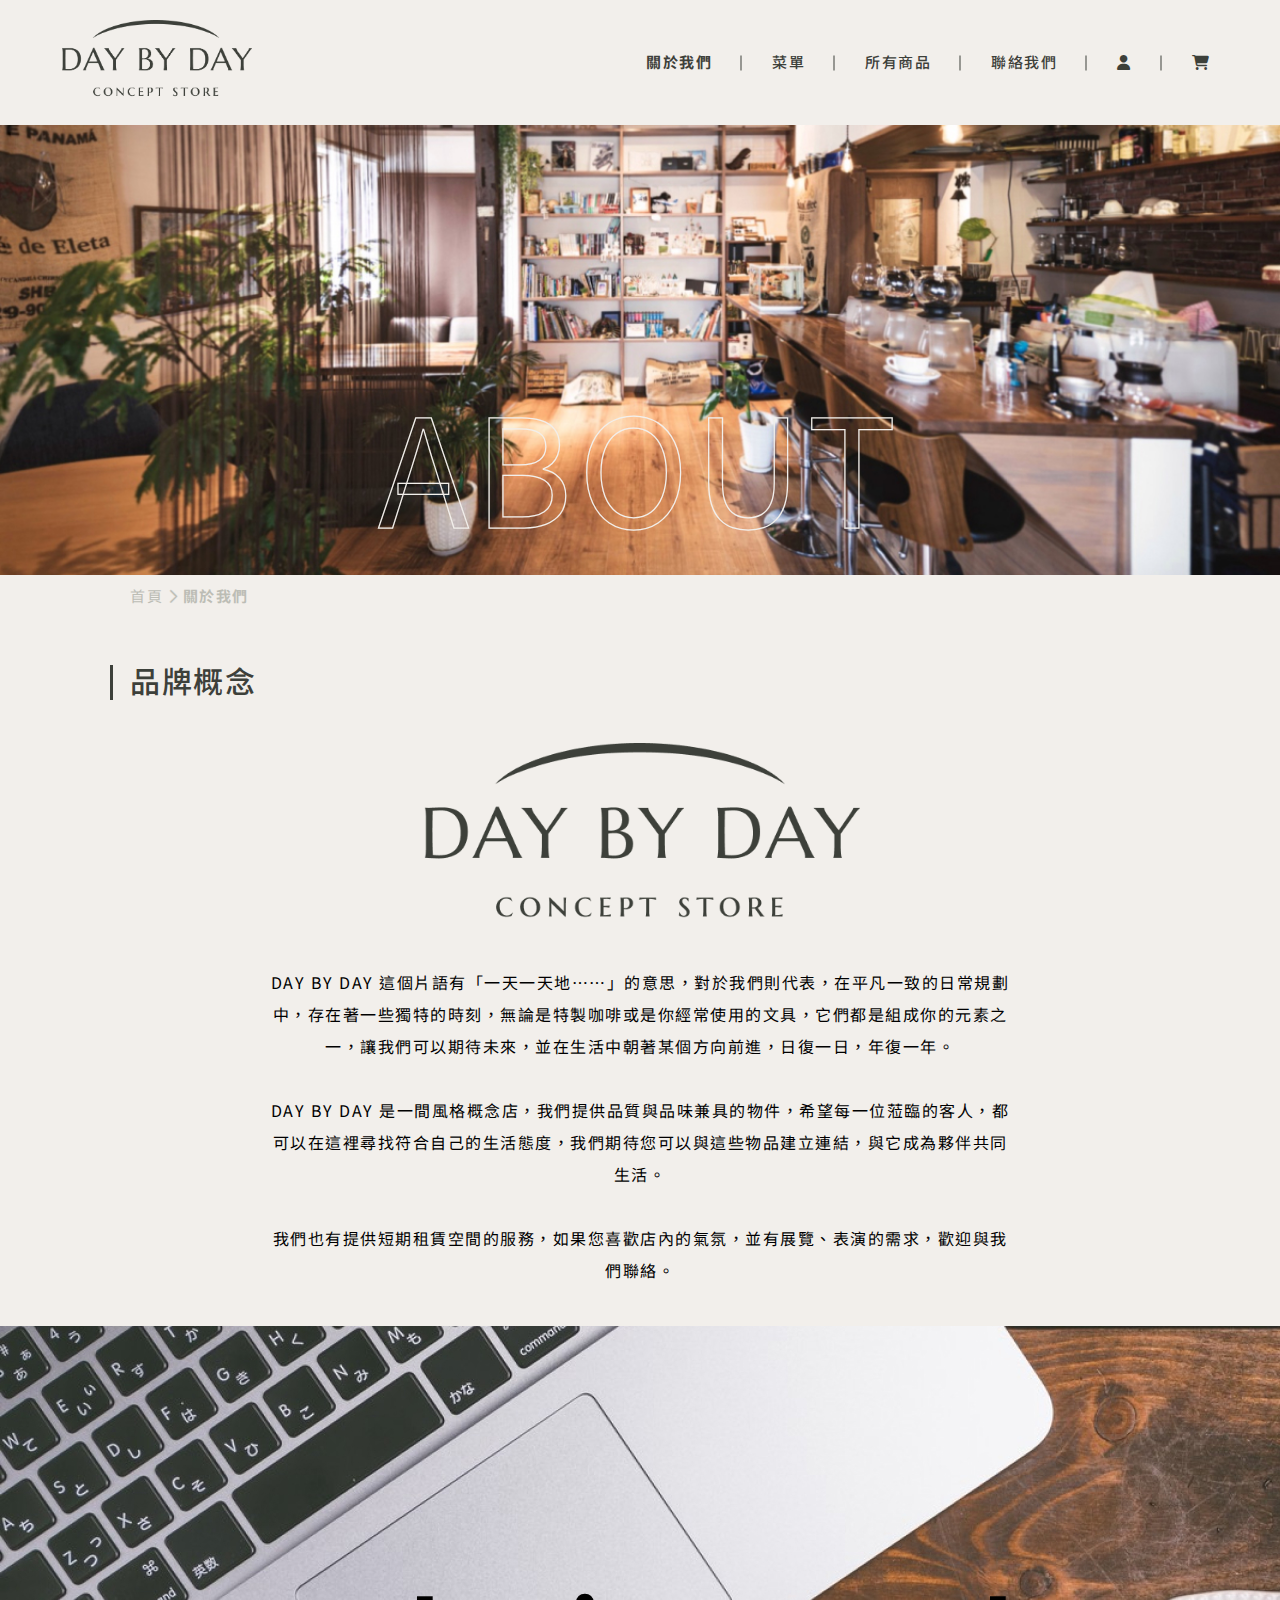
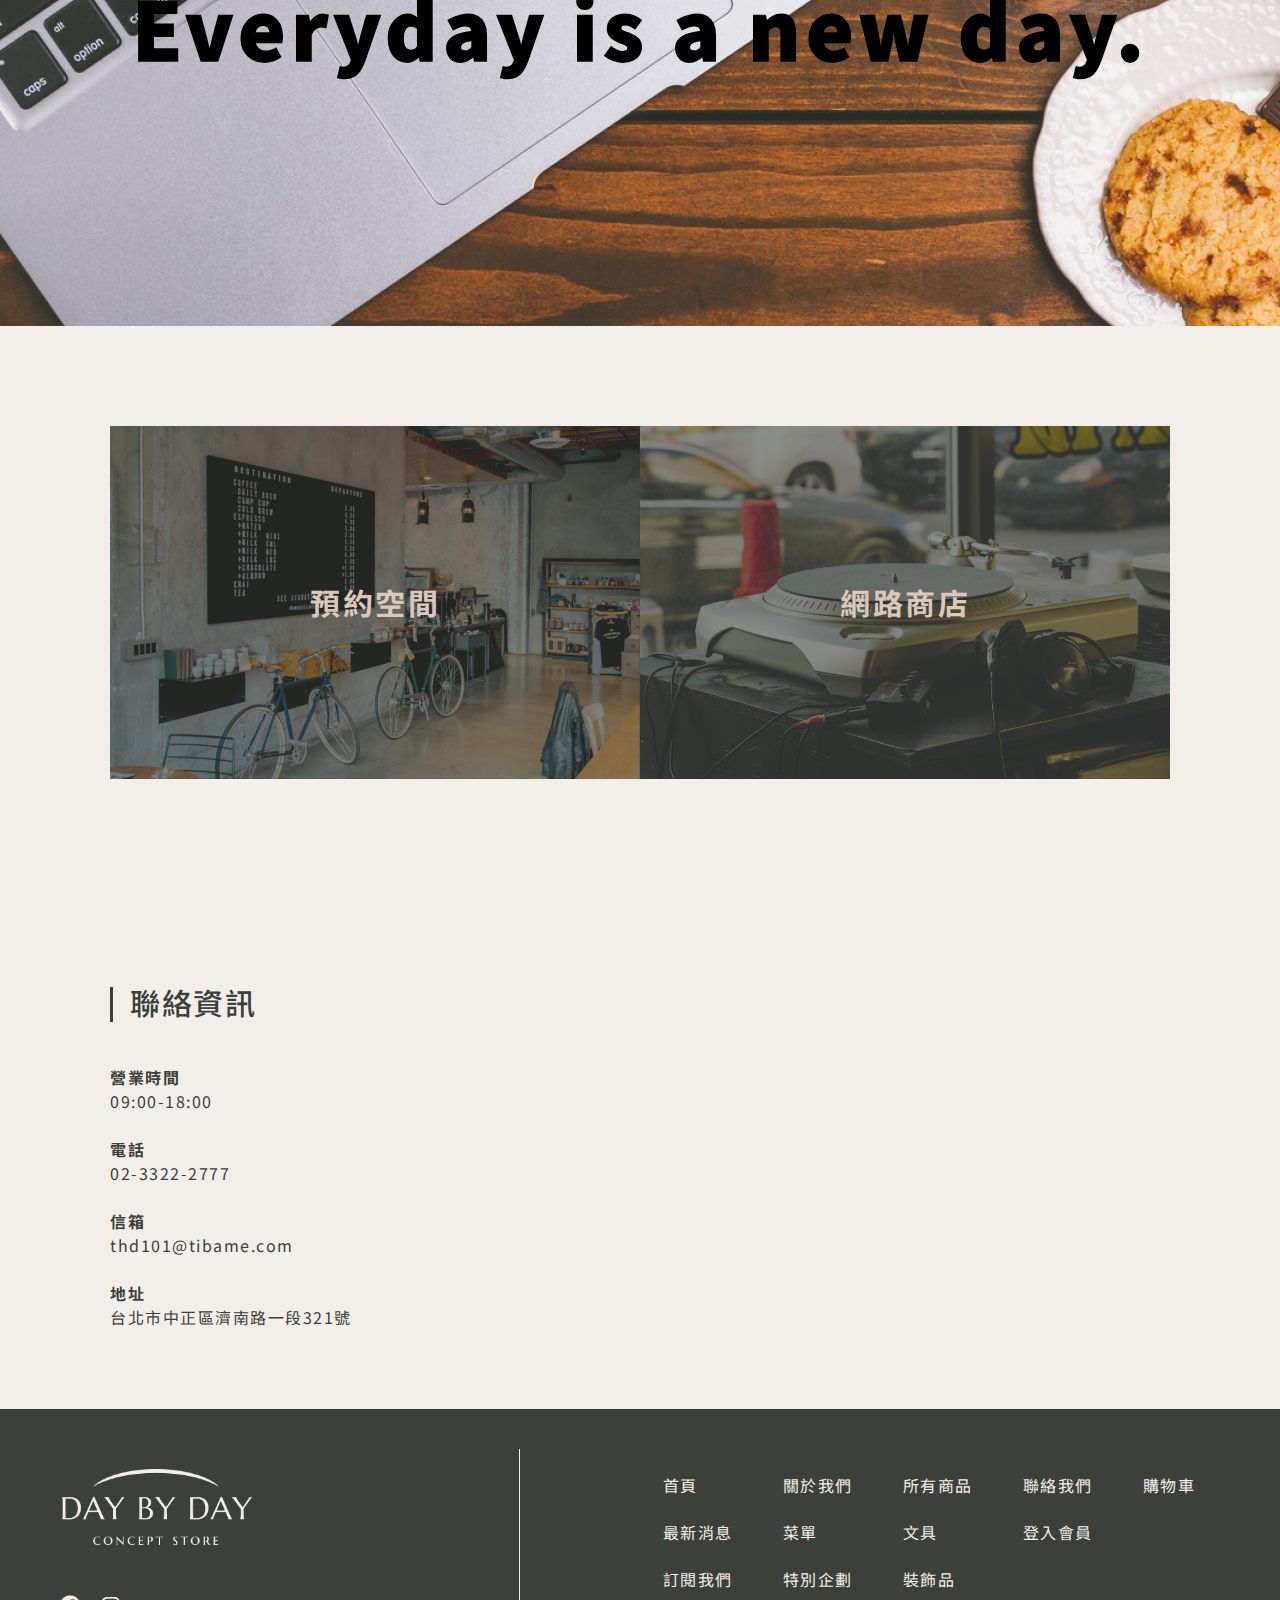
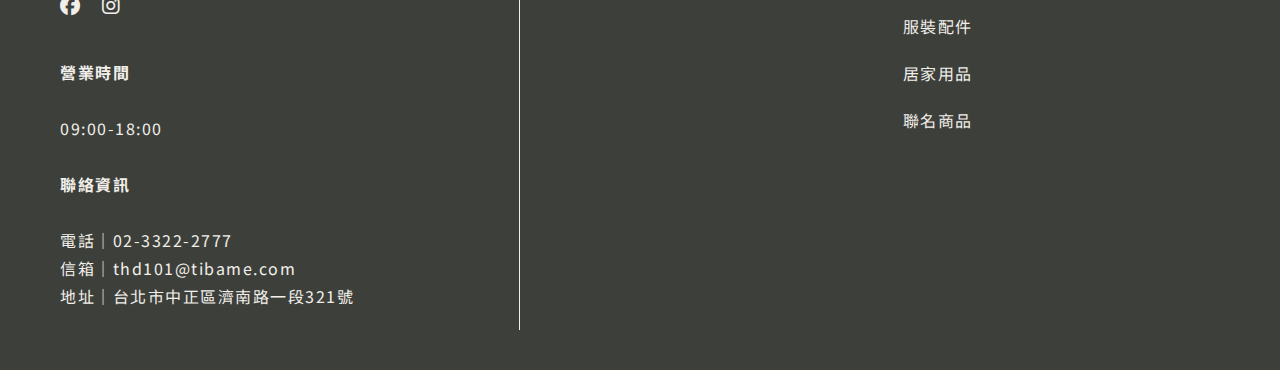
==== about.html @ bf68afaa "0410" ====
<!DOCTYPE html>
<html lang="en">

<head>
    <meta charset="UTF-8">
    <meta http-equiv="X-UA-Compatible" content="IE=edge">
    <meta name="viewport" content="width=device-width, initial-scale=1.0">
    <link rel="stylesheet" href="css/header and footer.css">
    <link rel="stylesheet" href="css/about.css">
    <link rel="stylesheet" href="https://cdnjs.cloudflare.com/ajax/libs/font-awesome/6.3.0/css/all.min.css">
    <link href="https://fonts.googleapis.com/css2?family=Noto+Sans+TC&display=swap" rel="stylesheet">
    <link href="https://unpkg.com/aos@2.3.1/dist/aos.css" rel="stylesheet">
    <link rel="icon" href="image/logo03.ico" type="image/x-icon">
    <title>DAY BY DAY | 關於我們ABOUT</title>
</head>

<body>

    <div class="wrapper">

        <div class="login_block">

            <div class="login">

                <form class="login_form" autocomplete="off">

                    <i class="fa-solid fa-xmark"></i>
                    <i class="fa-brands fa-google"></i>
                    <a href="#" class="community">使用Google帳號登入</a>
                    <i class="fa-brands fa-facebook"></i>
                    <a href="#" class="community">使用Facebook帳號登入</a>
                    <hr>
                    <label for="user"><i class="fa-solid fa-user"></i></label>
                    <input type="text" id="user" placeholder="您的帳號">
                    <br>
                    <label for="password"><i class="fa-solid fa-lock"></i></label>
                    <input type="password" id="password" placeholder="您的密碼">
                    <br>
                    <a href="#">忘記帳號</a>
                    <a href="#">忘記密碼</a>
                    <br>
                    <input type="submit" name="submit" value="登入">

                </form>

            </div><!-- login -->

        </div><!-- login_block -->

        <nav id="nav">

            <div class="nav_inside">

                <a href="index.html"><img class="logo" src='image/logo01.png' alt=""></a>

                <ul>
                    <li><a href="about.html">關於我們</a></li>
                    <li><a href="menu.html">菜單</a></li>
                    <li><a href="items.html">所有商品</a></li>
                    <li><a href="contact.html">聯絡我們</a></li>
                    <li><a href="#"><i class="fa-solid fa-user"></i></a></li>
                    <li><a href="cart.html"><i class="fa-solid fa-cart-shopping"></i></a></li>
                    <li><a href="#"><i class="fa-solid fa-bars"></i></a></li>
                </ul>

            </div><!-- nav_inside -->

            <div class="nav_mobile">

                <ul>
                    <li><a href="about.html">關於我們</a></li>
                    <li><a href="menu.html">菜單</a></li>
                    <li><a href="items.html">所有商品</a></li>
                    <li><a href="contact.html">聯絡我們</a></li>
                    <li><a href="#">登入會員</a></li>
                    <li><a href="cart.html">購物車</a></li>
                </ul>

            </div><!-- nav_mobile -->

        </nav>

        <header>

            <div class="main_block">

                <div class="title">

                    <h1>ABOUT</h1>

                </div>

            </div><!-- main_block -->

        </header>

        <div class="main_block">

            <div class="breadcrumb">
                <a href="index.html">首頁</a> <i class="fa-solid fa-chevron-right" id="nextBtn"></i>
                <a href="about.html">關於我們</a>
            </div>

            <h2 class="caption">品牌概念</h2>

            <div class="brand">

                <img src='image/logo01.png' data-aos="fade-up" data-aos-duration="1000" data-aos-once="true">

                <p>DAY BY
                    DAY
                    這個片語有「一天一天地……」的意思，對於我們則代表，在平凡一致的日常規劃中，存在著一些獨特的時刻，無論是特製咖啡或是你經常使用的文具，它們都是組成你的元素之一，讓我們可以期待未來，並在生活中朝著某個方向前進，日復一日，年復一年。<br><br>DAY
                    BY
                    DAY
                    是一間風格概念店，我們提供品質與品味兼具的物件，希望每一位蒞臨的客人，都可以在這裡尋找符合自己的生活態度，我們期待您可以與這些物品建立連結，與它成為夥伴共同生活。<br><br>我們也有提供短期租賃空間的服務，如果您喜歡店內的氣氛，並有展覽、表演的需求，歡迎與我們聯絡。
                </p>

            </div>

        </div><!-- main_block -->

        <div class="everyday">
            <h1>Everyday is a new day.</h1>
        </div>

        <div class="main_block">

            <div class="image_block">

                <div class="space">
                    <p>預約空間</p>
                    <a href="contact.html"><img src='image/about/space.png' alt=""></a>
                </div>

                <div class="store">
                    <p>網路商店</p>
                    <a href="items.html"><img src='image/about/store.png' alt=""></a>
                </div>

            </div><!-- image_block -->

            <div class="map">

                <div class="map_content">
                    <h2 class="caption">聯絡資訊</h2>
                    <p><span>營業時間</span><br>09:00-18:00<br><br><span>電話</span><br>02-3322-2777<br><br><span>信箱</span><br>thd101@tibame.com<br><br><span>地址</span><br>台北市中正區濟南路一段321號
                    </p>
                </div>

                <iframe
                    src="https://www.google.com/maps/embed?pb=!1m18!1m12!1m3!1d3614.769612505944!2d121.52342931500641!3d25.04189148396858!2m3!1f0!2f0!3f0!3m2!1i1024!2i768!4f13.1!3m3!1m2!1s0x3442a970a11a84ad%3A0x58e05f2528812097!2z5ZyL56uL6Ie65YyX5ZWG5qWt5aSn5a24!5e0!3m2!1szh-TW!2stw!4v1678710372076!5m2!1szh-TW!2stw"
                    width="600" height="450" style="border:0;" allowfullscreen="" loading="lazy"
                    referrerpolicy="no-referrer-when-downgrade">
                </iframe>

                <iframe
                    src="https://www.google.com/maps/embed?pb=!1m18!1m12!1m3!1d231475.25053281334!2d121.237930311786!3d24.97289150872684!2m3!1f0!2f0!3f0!3m2!1i1024!2i768!4f13.1!3m3!1m2!1s0x3442a970a11a84ad%3A0x58e05f2528812097!2z5ZyL56uL6Ie65YyX5ZWG5qWt5aSn5a24!5e0!3m2!1szh-TW!2stw!4v1680320408592!5m2!1szh-TW!2stw"
                    width="100%" height="300" style="border:0;" allowfullscreen="" loading="lazy"
                    referrerpolicy="no-referrer-when-downgrade"></iframe>

            </div>

        </div><!-- main_block -->

        <footer>

            <div class="footer_both">

                <div class="footer_left">

                    <img src='image/logo02.png' alt="" class="logo">

                    <ul>
                        <li><a href="https://www.facebook.com/" target="_blank"><i class="fa-brands fa-facebook"></i>
                            </a></li>
                        <li><a href="https://www.instagram.com/" target="_blank"><i class="fa-brands fa-instagram"></i>
                            </a></li>
                    </ul>

                    <div class="info">

                        <p>營業時間</p>
                        <br>
                        <p>09:00-18:00</p>
                        <br>
                        <p>聯絡資訊</p>
                        <br>
                        <p>
                            電話｜02-3322-2777
                            <br>信箱｜thd101@tibame.com
                            <br>地址｜台北市中正區濟南路一段321號
                        </p>

                    </div>

                </div><!-- footer_left -->

                <div class="footer_right">

                    <ul>
                        <li><a href="index.html">首頁</a></li>
                        <li><a href="#">最新消息</a></li>
                        <li><a href="#">訂閱我們</a></li>
                    </ul>

                    <ul>
                        <li><a href="about.html">關於我們</a></li>
                        <li><a href="menu.html">菜單</a></li>
                        <li><a href="topics.html">特別企劃</a></li>
                    </ul>

                    <ul>
                        <li><a href="items.html">所有商品</a></li>
                        <li><a href="#">文具</a></li>
                        <li><a href="#">裝飾品</a></li>
                        <li><a href="#">服裝配件</a></li>
                        <li><a href="#">居家用品</a></li>
                        <li><a href="#">聯名商品</a></li>
                    </ul>

                    <ul>
                        <li><a href="contact.html">聯絡我們</a></li>
                        <li><a href="#">登入會員</a></li>
                    </ul>

                    <ul>
                        <li><a href="cart.html">購物車</a></li>
                    </ul>

                </div><!-- footer_right -->

            </div><!-- footer_both -->

        </footer>

    </div> <!-- wrapper -->

    <script src="https://unpkg.com/aos@2.3.1/dist/aos.js"></script>
    <script src="https://code.jquery.com/jquery-3.6.0.min.js"></script>

    <script>AOS.init();</script>

    <script>

        $(function () {

            $(".nav_inside ul li:last-child").click(function () {

                $(".nav_mobile").slideToggle();

            });

        });

    </script>

    <script>

        var prevScrollpos = window.pageYOffset;

        window.onscroll = function () {

            var currentScrollPos = window.pageYOffset;

            if (prevScrollpos > currentScrollPos) {

                $("#nav").slideDown();

            } else {

                $(".nav_mobile").slideUp(function () {

                    $("#nav").slideUp();

                });

            }

            prevScrollpos = currentScrollPos;

        }

    </script>

    <script>

        $(function () {

            $(".nav_inside ul li:nth-child(5) a").click(function (a) {

                a.preventDefault();

                $(".login_block").fadeIn();

            });

            $(".nav_mobile ul li:nth-child(5) a").click(function (b) {

                b.preventDefault();

                $(".nav_mobile").slideUp(function () {

                    $("#nav").slideUp();

                });

                $(".login_block").fadeIn();

            });

            $(".footer_right ul:nth-of-type(4) li:nth-of-type(2) a").click(function (c) {
                
                c.preventDefault();
                
                $(".login_block").fadeIn();

            })

            $(".fa-xmark").click(function () {

                $(".login_block").fadeOut();

            });

            $(".login_block").click(function () {

                $(".login").click(function (s) {

                    s.stopPropagation();
                })

                $(".login_block").fadeOut();

            });

        });

    </script>

</body>

</html>
---- css/header and footer.css ----
@import url('reset.css');

.wrapper {
    background-color: #F2EFEB;
    max-width: 100%;
    margin: 0 auto;
}

/* ----------login---------- */

.login_block {
    position: fixed;
    top: 0;
    left: 0;
    width: 100%;
    height: 100%;
    background-color: rgba(61, 64, 58, 0.75);
    z-index: 4;
    display: none;
}

.login {
    text-align: center;
    position: absolute;
    top: 50%;
    left: 50%;
    transform: translate(-50%, -50%);

}

.login_form {
    background-color: #F2EFEB;
    display: inline-block;
    padding: 50px;
    position: relative;
}

.login_form i {
    color: #888C81;
    position: absolute;
    z-index: 5;
    font-size: 13.5px;
}

.login_form .fa-xmark {
    color: #3D403A;
    font-size: 18.5px;
    top: 20.5px;
    right: 20.5px;
    cursor: pointer;
}

.login_form .fa-user {
    top: 190.5px;
    left: 63.5px;
}

.login_form .fa-lock {
    top: 235.5px;
    left: 63.5px;
}

.login_form .fa-google {
    color: #F2EFEB;
    top: 73.5px;
    left: 63.5px;
}

.login_form .fa-facebook {
    color: #F2EFEB;
    top: 123.5px;
    left: 63.5px;
}

.login_form input {
    background-color: #D9C9BA;
    margin: 5px 0;
    padding: 10px;
    padding-left: 36.5px;
    width: 230px;
    box-sizing: border-box;
    border: none;
    font-size: 13.5px;
}

.login_form input:focus {
    outline: none;
}

.login_form [type="submit"] {
    background-color: #3D403A;
    color: #F2EFEB;
    width: 115px;
    letter-spacing: 0.5px;
    padding-left: 10px;
}

.login_form [type="submit"]:hover {
    color: #888C81;
}

.login_form a {
    text-decoration: none;
    color: #3D403A;
    font-size: 13.5px;
    display: inline-block;
    position: relative;
    margin: 5px 0;
    padding: 10px;
}

.login_form a:hover {
    color: #888C81;
}

.login_form a:nth-child(13)::before {
    content: "";
    display: block;
    background-color: #3D403A;
    width: 1.25px;
    height: 15px;
    position: absolute;
    top: 12.5px;
    left: 81.75px;
}

.login_form .community {
    display: block;
    width: 230px;
    padding-left: 36.5px;
    box-sizing: border-box;
    font-size: 13.5px;
    color: #F2EFEB;
    margin: 9.5px 0;
}

.login_form .community:nth-of-type(1) {
    background-color: #DD4B39;
}

.login_form .community:nth-of-type(2) {
    background-color: #3C5998;
    margin-bottom: 15px;
}

/* ----------nav---------- */

nav {
    background-color: #F2EFEB;
    width: 100%;
    position: fixed;
    top: 0;
    left: 0;
    z-index: 3;
}

.nav_inside {
    max-width: 1200px;
    display: flex;
    justify-content: space-between;
    margin: 0 auto;
}

.logo {
    height: 80px;
    margin: 20px;
}

.nav_inside ul {
    display: flex;
}

.nav_inside ul li {
    text-align: center;
    position: relative;
    margin: auto;
}

.nav_inside ul li:last-child {
    display: none;
}

.nav_inside ul li:before {
    content: "";
    display: block;
    background-color: #3D403A;
    width: 1px;
    height: 15px;
    position: absolute;
    right: 0;
    top: 50%;
    transform: translate(-50%, -50%);
}

.nav_inside ul li:nth-last-child(1)::before {
    display: none;
}

.nav_inside ul li:nth-last-child(2)::before {
    display: none;
}

.nav_inside ul li a {
    display: block;
    color: #3D403A;
    text-decoration: none;
    font-size: 15px;
    font-weight: 500;
    padding: 0 10px;
    margin: 0 20px;
}

.nav_inside ul li a:hover {
    color: #888C81;
}

.nav_mobile {
    display: none;
}

/* ----------breadcrumb---------- */

.breadcrumb {
    padding: 10px 40px;
    font-size: 15px;
    color: #888C81;
}

.breadcrumb a {
    text-decoration: none;
    color: #888C81;
    opacity: .5;
}

.breadcrumb a:hover {
    opacity: .75;
}

.breadcrumb a:last-of-type {
    font-weight: 700;
}

.breadcrumb i {
    font-size: 15px;
    -webkit-text-stroke: .25px #F2EFEB;
    opacity: .5;
}

/* ----------caption---------- */

.caption {
    color: #3D403A;
    position: relative;
    font-size: 30px;
    font-weight: 500;
    padding: 40px;
}

.caption:before {
    content: "";
    display: block;
    background-color: #3D403A;
    width: 2.5px;
    height: 35px;
    position: absolute;
    top: 47.5px;
    left: 20px;
}

/* ----------header---------- */

.main_block {
    max-width: 1100px;
    margin: 0 auto;
}

header {
    background-image: url(../image/01.jpg);
    background-size: cover;
    background-repeat: no-repeat;
    background-position: center center;
    margin-top: 120px;
    animation: image 20s ease-in-out infinite;
}

@keyframes image {
    0% {
        background-image: url(../image/01.jpg);
    }

    20% {
        background-image: url(../image/02.jpg);
    }

    40% {
        background-image: url(../image/03.jpg);
    }

    60% {
        background-image: url(../image/04.jpg);
    }

    80% {
        background-image: url(../image/05.jpg);
    }

    100% {
        background-image: url(../image/01.jpg);
    }
}

.title h1 {
    font-family: 'Noto Sans TC';
    font-size: 150px;
    text-align: center;
    letter-spacing: 5px;
    -webkit-text-stroke: 1.25px #F2EFEB;
    -webkit-text-fill-color: transparent;
    padding-top: 350px;
}

/* ----------footer---------- */

footer {
    background-color: #3D403A;
    width: 100%;
}

.footer_both {
    display: flex;
    max-width: 1200px;
    margin: 0 auto;
    justify-content: space-between;
    padding: 40px 0;
}

.footer_left ul {
    display: flex;
    padding: 20px;
}

.footer_left li {
    margin-right: 20px;
}

.footer_left a {
    color: #F2EFEB;
    text-decoration: none;
}

.footer_left a:hover {
    color: #888C81;
    text-decoration: none;
}

.footer_left i {
    font-size: 20px;
}

.info {
    color: #F2EFEB;
    line-height: 1.75;
    padding: 20px;
}

.info p:nth-child(1),
p:nth-child(5) {
    font-weight: 700;
}

.footer_right {
    border-left: 1px solid #F2EFEB;
    display: flex;
    padding: 20px 0;
    padding-left: 120px;
    line-height: 2;
}

.footer_right a {
    color: #F2EFEB;
    text-decoration: none;
    display: block;
    padding-bottom: 15px;
    margin: 0 22.5px;
    width: 75px;
}

.footer_right a:hover {
    color: #888C81;
}

/* ---------- rwd ---------- */

@media screen and (max-width: 414px) {

    .wrapper {
        width: auto;
    }

    .breadcrumb {
        padding: 10px 20px;
        text-align: center;
    }

    .main_block {
        width: auto;
    }

    .nav_inside ul li {
        display: none;
    }

    .nav_inside ul li:last-child {
        display: block;
    }

    .nav_inside ul li a {
        font-size: 20px;
    }

    .nav_mobile {
        width: 100%;
        background-color: #F2EFEB;
        padding: 20px;
        box-sizing: border-box;
        position: fixed;
        top: 125px;
        right: 0;
        display: none;
    }

    .active .nav_mobile {
        display: block;
    }

    .nav_mobile a {
        color: #3D403A;
        text-decoration: none;
        display: block;
        padding: 20px 0;
        margin: 0;
        border-bottom: 1px solid #888C81;
        position: relative;
    }

    .nav_mobile a::before {
        content: "\25B7";
        color: #3D403A;
        font-size: 12.5px;
        position: absolute;
        right: 0;
        top: 25px;
    }

    .title h1 {
        font-size: 60px;
        -webkit-text-stroke: .75px #F2EFEB;
    }

    .footer_both {
        flex-wrap: wrap;
    }

    .footer_left {
        width: 100%;
    }

    .footer_right {
        border: none;
        padding: 0 20px;
        flex-wrap: wrap;
        width: 100%;
    }

    .footer_right ul {
        width: 100%;
    }

    .footer_right a {
        color: #F2EFEB;
        text-decoration: none;
        display: block;
        padding: 20px 0;
        margin: 0;
        width: 100%;
        border-bottom: 1px solid #888C81;
        position: relative;
    }

    .footer_right a::before {
        content: "\25B7";
        color: #F2EFEB;
        font-size: 12.5px;
        position: absolute;
        right: 0;
        top: 25px;
    }

}
---- css/about.css ----
@import url('reset.css');

body {
    background-color: #F2EFEB;
    font-family: 'Noto Sans TC';
    line-height: 1.5;
    letter-spacing: 1.5px;
}

/* ---------- nav ---------- */

.nav_inside ul li:nth-child(1) a {
    font-weight: 700;
}

/* ----------brand---------- */

.brand {
    text-align: center;
}

.brand img {
    display: block;
    margin: auto;
    width: 40%;
}

.brand p {
    display: inline-block;
    text-align: center;
    line-height: 2;
    padding: 40px 0;
    width: 750px;
}

/* ----------everyday---------- */

.everyday {
    background-image: url(../image/about/everyday.jpg);
    background-size: cover;
    text-align: center;
}

.everyday h1 {
    font-family: 'Noto Sans TC';
    font-size: 80px;
    font-weight: 900;
    letter-spacing: 5px;
    -webkit-text-stroke: 1.5px #000000;
    line-height: 600px;
    display: block;
}

/* ---------- image_block ---------- */

.image_block {
    display: flex;
    margin: 80px auto 0;
    padding: 20px;
    box-sizing: border-box;
}

.space {
    background-color: #3D403A;
    width: 50%;
    position: relative;
}

.space p {
    color: #D9C9BA;
    font-size: 30px;
    font-weight: 700;
    letter-spacing: 2.5px;
    position: absolute;
    left: 50%;
    top: 50%;
    transform: translate(-50%, -50%);
    z-index: 1;
}

.space img {
    display: block;
    width: 100%;
    opacity: 40%;
    transition: opacity .5s
}

.space img:hover {
    opacity: 80%;
    transition: opacity .5s
}

.store {
    background-color: #3D403A;
    width: 50%;
    position: relative;
}

.store p {
    color: #D9C9BA;
    font-size: 30px;
    font-weight: 700;
    letter-spacing: 2.5px;
    position: absolute;
    left: 50%;
    top: 50%;
    transform: translate(-50%, -50%);
    z-index: 1;
}

.store img {
    display: block;
    width: 100%;
    opacity: 40%;
    transition: opacity .5s
}

.store img:hover {
    opacity: 80%;
    transition: opacity .5s
}

/* ---------- map ---------- */

.map {
    display: flex;
    padding: 80px 0;
    align-items: end;
    width: 100%;
}

.map iframe:nth-of-type(1) {
    flex-grow: 1;
    margin-right: 20px;
}

.map iframe:nth-of-type(2) {
    display: none;
}

.map_content p {
    color: #3D403A;
    padding: 0 60px 0 20px;
}

.map_content span {
    font-weight: 700;
}

/* ---------- rwd ---------- */

@media screen and (max-width: 414px) {

    .main_block {
        width: auto
    }

    .brand img {
        margin: 80px auto;
        width: 80%;
    }

    .brand p {
        padding: 20px;
        width: auto;
        margin-bottom: 80px;
    }

    .everyday h1 {
        font-size: 25px;
        line-height: 200px;
        letter-spacing: 3.5px
    }

    .image_block {
        display: flex;
        flex-wrap: wrap;
        margin: auto;
        padding: 0;
    }

    .space {
        width: 100%;
        margin: 40px 0 0;
    }

    .store {
        width: 100%;
    }

    .map {
        padding: 0;
        flex-wrap: wrap;
    }

    .map iframe:nth-of-type(1) {
        display: none;
    }

    .map iframe:nth-of-type(2) {
        display: block;
        margin-bottom: 40px;
    }

    .map_content {
        width: 100%;
        text-align: center;
    }

    .map_content h2 {
        text-align: left;
    }

    .map_content p {
        padding: 0;
        margin-bottom: 40px;
        display: inline-block;
        text-align: left;
        font-size: 22.5px;
    }

}
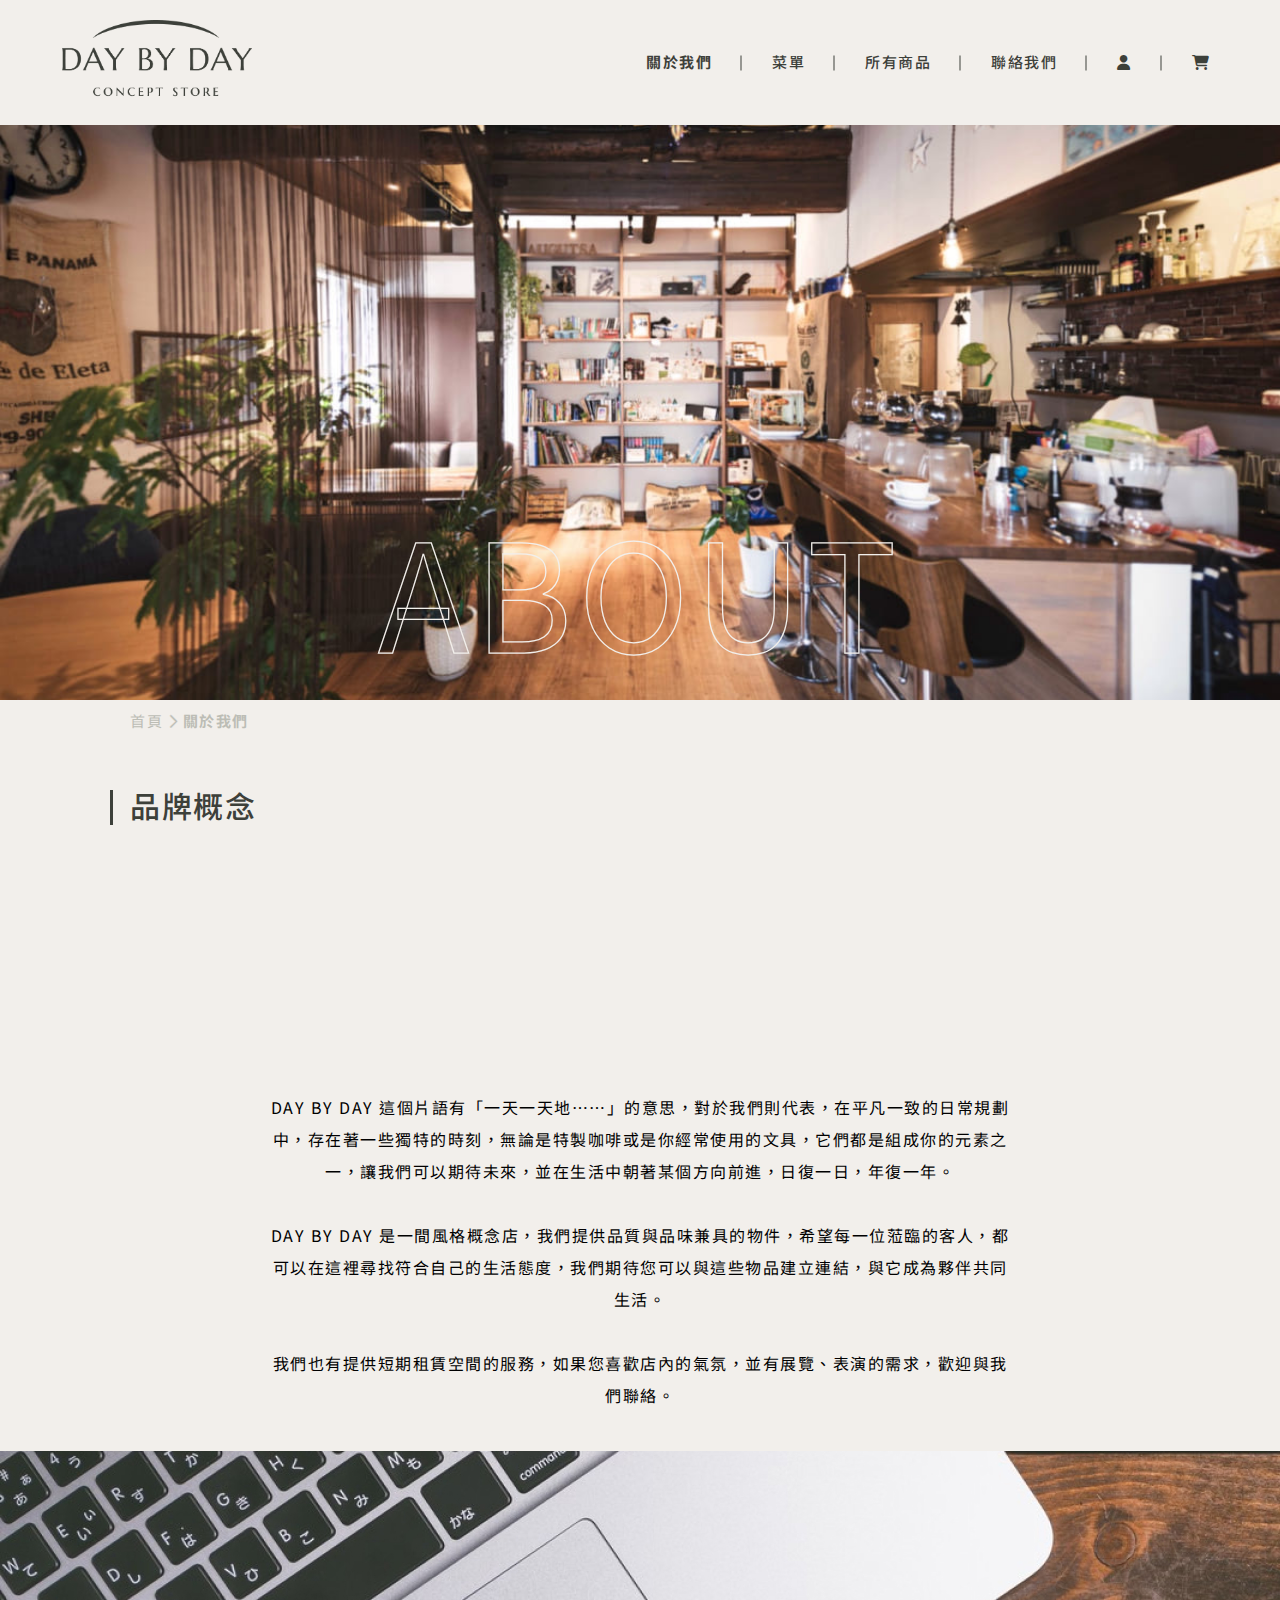
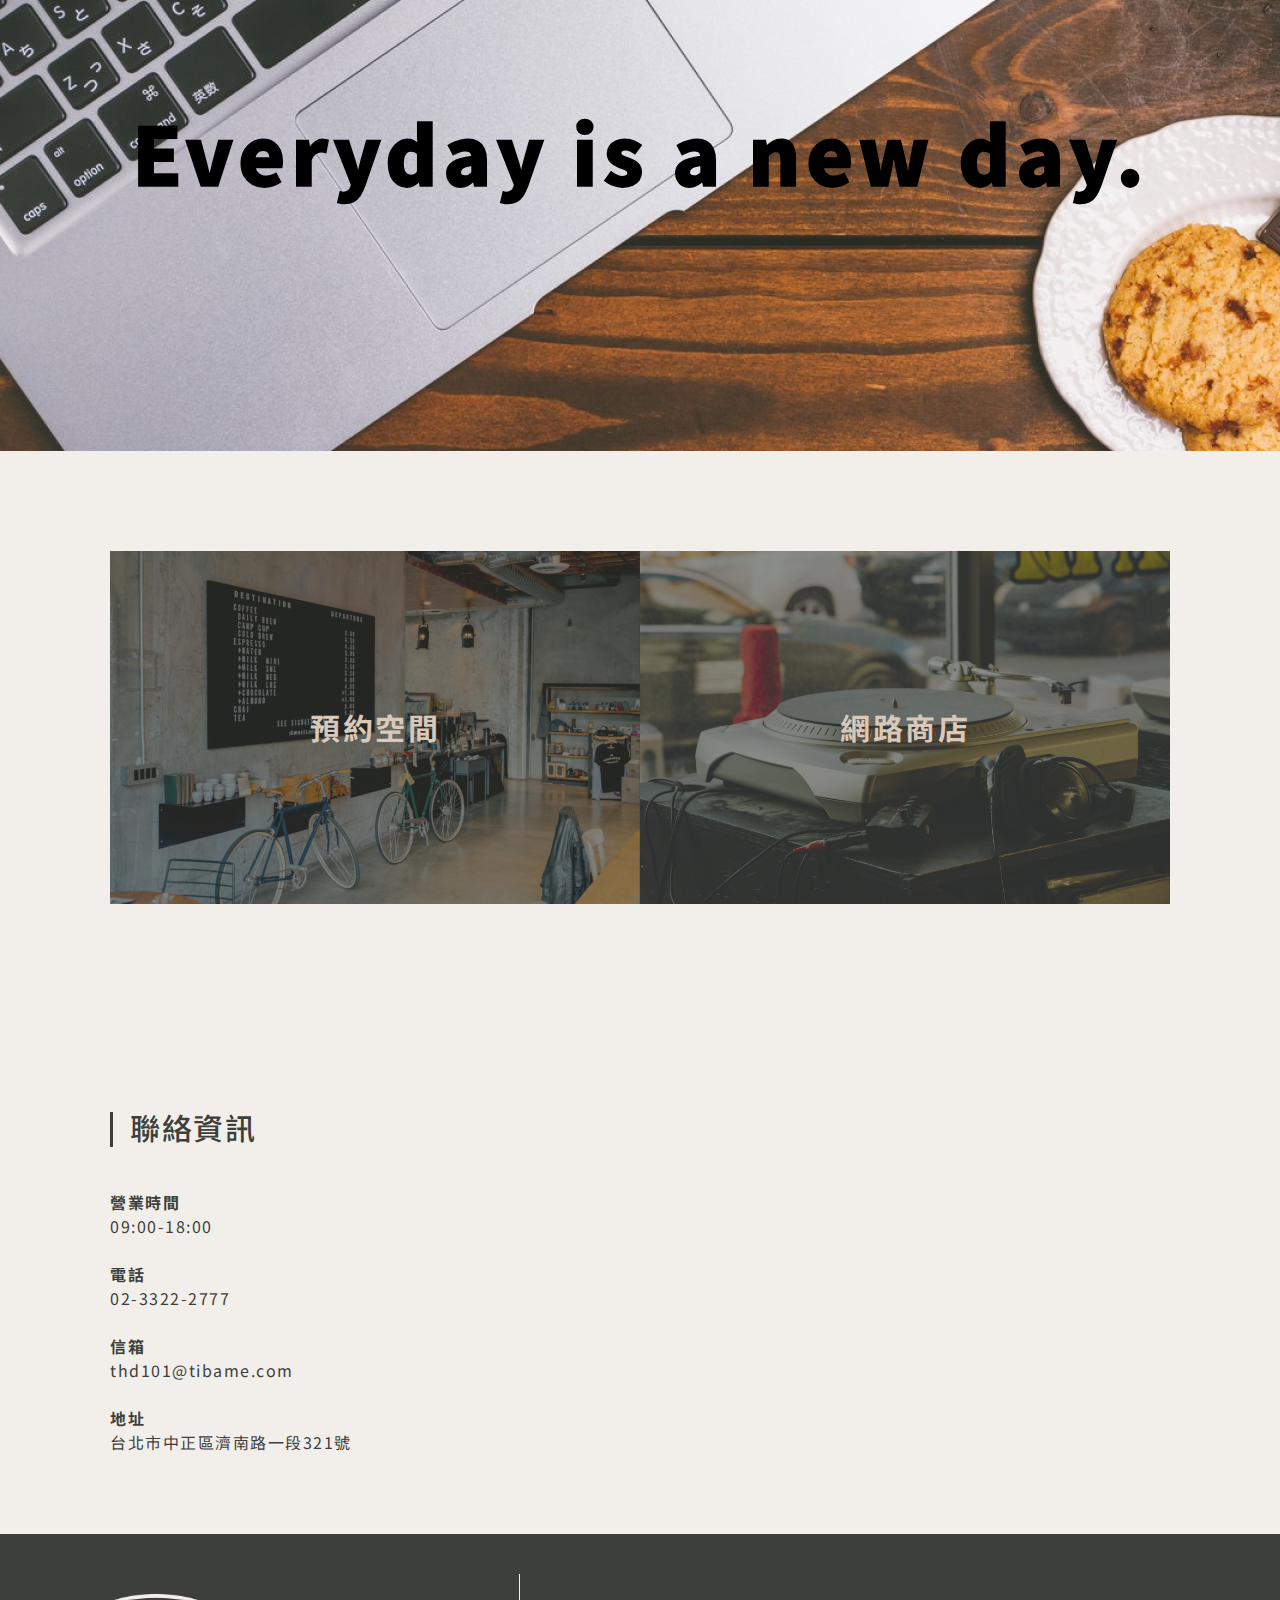
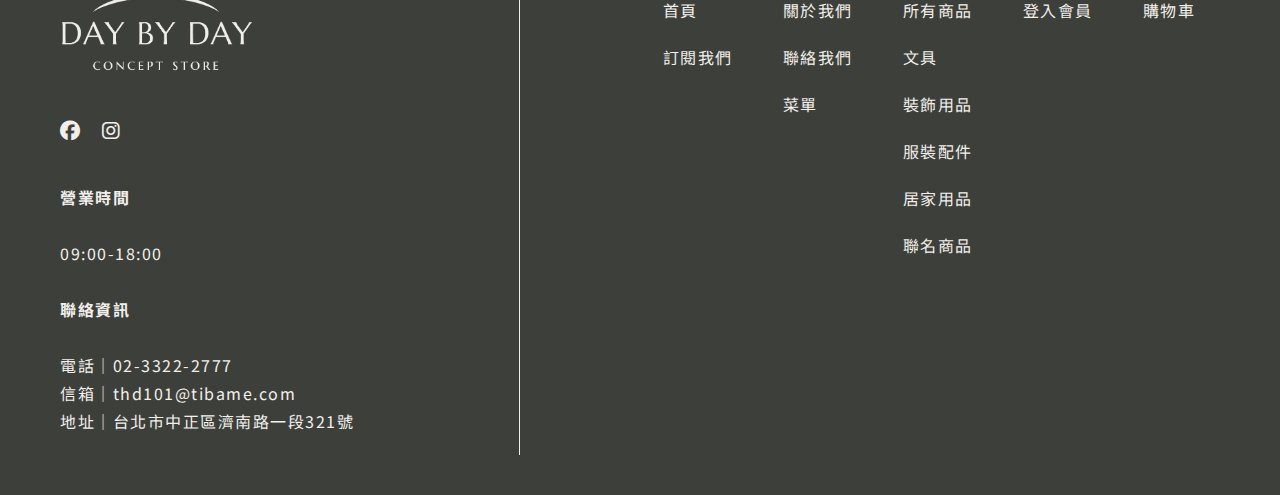
==== commit a01006f7: "0623" ====
--- a/about.html
+++ b/about.html
@@ -82,15 +82,19 @@
 
         <header>
 
-            <div class="main_block">
-
-                <div class="title">
-
-                    <h1>ABOUT</h1>
-
-                </div>
-
-            </div><!-- main_block -->
+            <div class="out_block">
+
+                <div class="main_block">
+
+                    <div class="title">
+
+                        <h1>ABOUT</h1>
+
+                    </div>
+
+                </div><!-- main_block -->
+
+            </div><!-- out_block -->
 
         </header>
 
@@ -199,27 +203,25 @@
 
                     <ul>
                         <li><a href="index.html">首頁</a></li>
-                        <li><a href="#">最新消息</a></li>
                         <li><a href="#">訂閱我們</a></li>
                     </ul>
 
                     <ul>
                         <li><a href="about.html">關於我們</a></li>
+                        <li><a href="contact.html">聯絡我們</a></li>
                         <li><a href="menu.html">菜單</a></li>
-                        <li><a href="topics.html">特別企劃</a></li>
                     </ul>
 
                     <ul>
                         <li><a href="items.html">所有商品</a></li>
                         <li><a href="#">文具</a></li>
-                        <li><a href="#">裝飾品</a></li>
+                        <li><a href="#">裝飾用品</a></li>
                         <li><a href="#">服裝配件</a></li>
                         <li><a href="#">居家用品</a></li>
                         <li><a href="#">聯名商品</a></li>
                     </ul>
 
                     <ul>
-                        <li><a href="contact.html">聯絡我們</a></li>
                         <li><a href="#">登入會員</a></li>
                     </ul>
 
@@ -237,106 +239,11 @@
 
     <script src="https://unpkg.com/aos@2.3.1/dist/aos.js"></script>
     <script src="https://code.jquery.com/jquery-3.6.0.min.js"></script>
+    <script src="./js/nav.js"></script>
+    <script src="./js/login.js"></script>
 
     <script>AOS.init();</script>
 
-    <script>
-
-        $(function () {
-
-            $(".nav_inside ul li:last-child").click(function () {
-
-                $(".nav_mobile").slideToggle();
-
-            });
-
-        });
-
-    </script>
-
-    <script>
-
-        var prevScrollpos = window.pageYOffset;
-
-        window.onscroll = function () {
-
-            var currentScrollPos = window.pageYOffset;
-
-            if (prevScrollpos > currentScrollPos) {
-
-                $("#nav").slideDown();
-
-            } else {
-
-                $(".nav_mobile").slideUp(function () {
-
-                    $("#nav").slideUp();
-
-                });
-
-            }
-
-            prevScrollpos = currentScrollPos;
-
-        }
-
-    </script>
-
-    <script>
-
-        $(function () {
-
-            $(".nav_inside ul li:nth-child(5) a").click(function (a) {
-
-                a.preventDefault();
-
-                $(".login_block").fadeIn();
-
-            });
-
-            $(".nav_mobile ul li:nth-child(5) a").click(function (b) {
-
-                b.preventDefault();
-
-                $(".nav_mobile").slideUp(function () {
-
-                    $("#nav").slideUp();
-
-                });
-
-                $(".login_block").fadeIn();
-
-            });
-
-            $(".footer_right ul:nth-of-type(4) li:nth-of-type(2) a").click(function (c) {
-                
-                c.preventDefault();
-                
-                $(".login_block").fadeIn();
-
-            })
-
-            $(".fa-xmark").click(function () {
-
-                $(".login_block").fadeOut();
-
-            });
-
-            $(".login_block").click(function () {
-
-                $(".login").click(function (s) {
-
-                    s.stopPropagation();
-                })
-
-                $(".login_block").fadeOut();
-
-            });
-
-        });
-
-    </script>
-
 </body>
 
 </html>--- a/css/header and footer.css
+++ b/css/header and footer.css
@@ -51,31 +51,31 @@
 }
 
 .login_form .fa-user {
-    top: 190.5px;
+    top: 205px;
     left: 63.5px;
 }
 
 .login_form .fa-lock {
-    top: 235.5px;
+    top: 260px;
     left: 63.5px;
 }
 
 .login_form .fa-google {
     color: #F2EFEB;
-    top: 73.5px;
+    top: 76.5px;
     left: 63.5px;
 }
 
 .login_form .fa-facebook {
     color: #F2EFEB;
-    top: 123.5px;
+    top: 130.5px;
     left: 63.5px;
 }
 
 .login_form input {
     background-color: #D9C9BA;
     margin: 5px 0;
-    padding: 10px;
+    padding: 15px;
     padding-left: 36.5px;
     width: 230px;
     box-sizing: border-box;
@@ -93,6 +93,7 @@
     width: 115px;
     letter-spacing: 0.5px;
     padding-left: 10px;
+    padding: 13.5px;
 }
 
 .login_form [type="submit"]:hover {
@@ -132,6 +133,7 @@
     font-size: 13.5px;
     color: #F2EFEB;
     margin: 9.5px 0;
+    padding: 12.35px;
 }
 
 .login_form .community:nth-of-type(1) {
@@ -269,17 +271,11 @@
 
 /* ----------header---------- */
 
-.main_block {
-    max-width: 1100px;
-    margin: 0 auto;
-}
-
 header {
     background-image: url(../image/01.jpg);
     background-size: cover;
     background-repeat: no-repeat;
     background-position: center center;
-    margin-top: 120px;
     animation: image 20s ease-in-out infinite;
 }
 
@@ -319,6 +315,15 @@
     padding-top: 350px;
 }
 
+.out_block{
+    margin-top: 125px;
+}
+
+.main_block {
+    max-width: 1100px;
+    margin: 0 auto;
+}
+
 /* ----------footer---------- */
 
 footer {
@@ -399,7 +404,6 @@
 
     .breadcrumb {
         padding: 10px 20px;
-        text-align: center;
     }
 
     .main_block {
